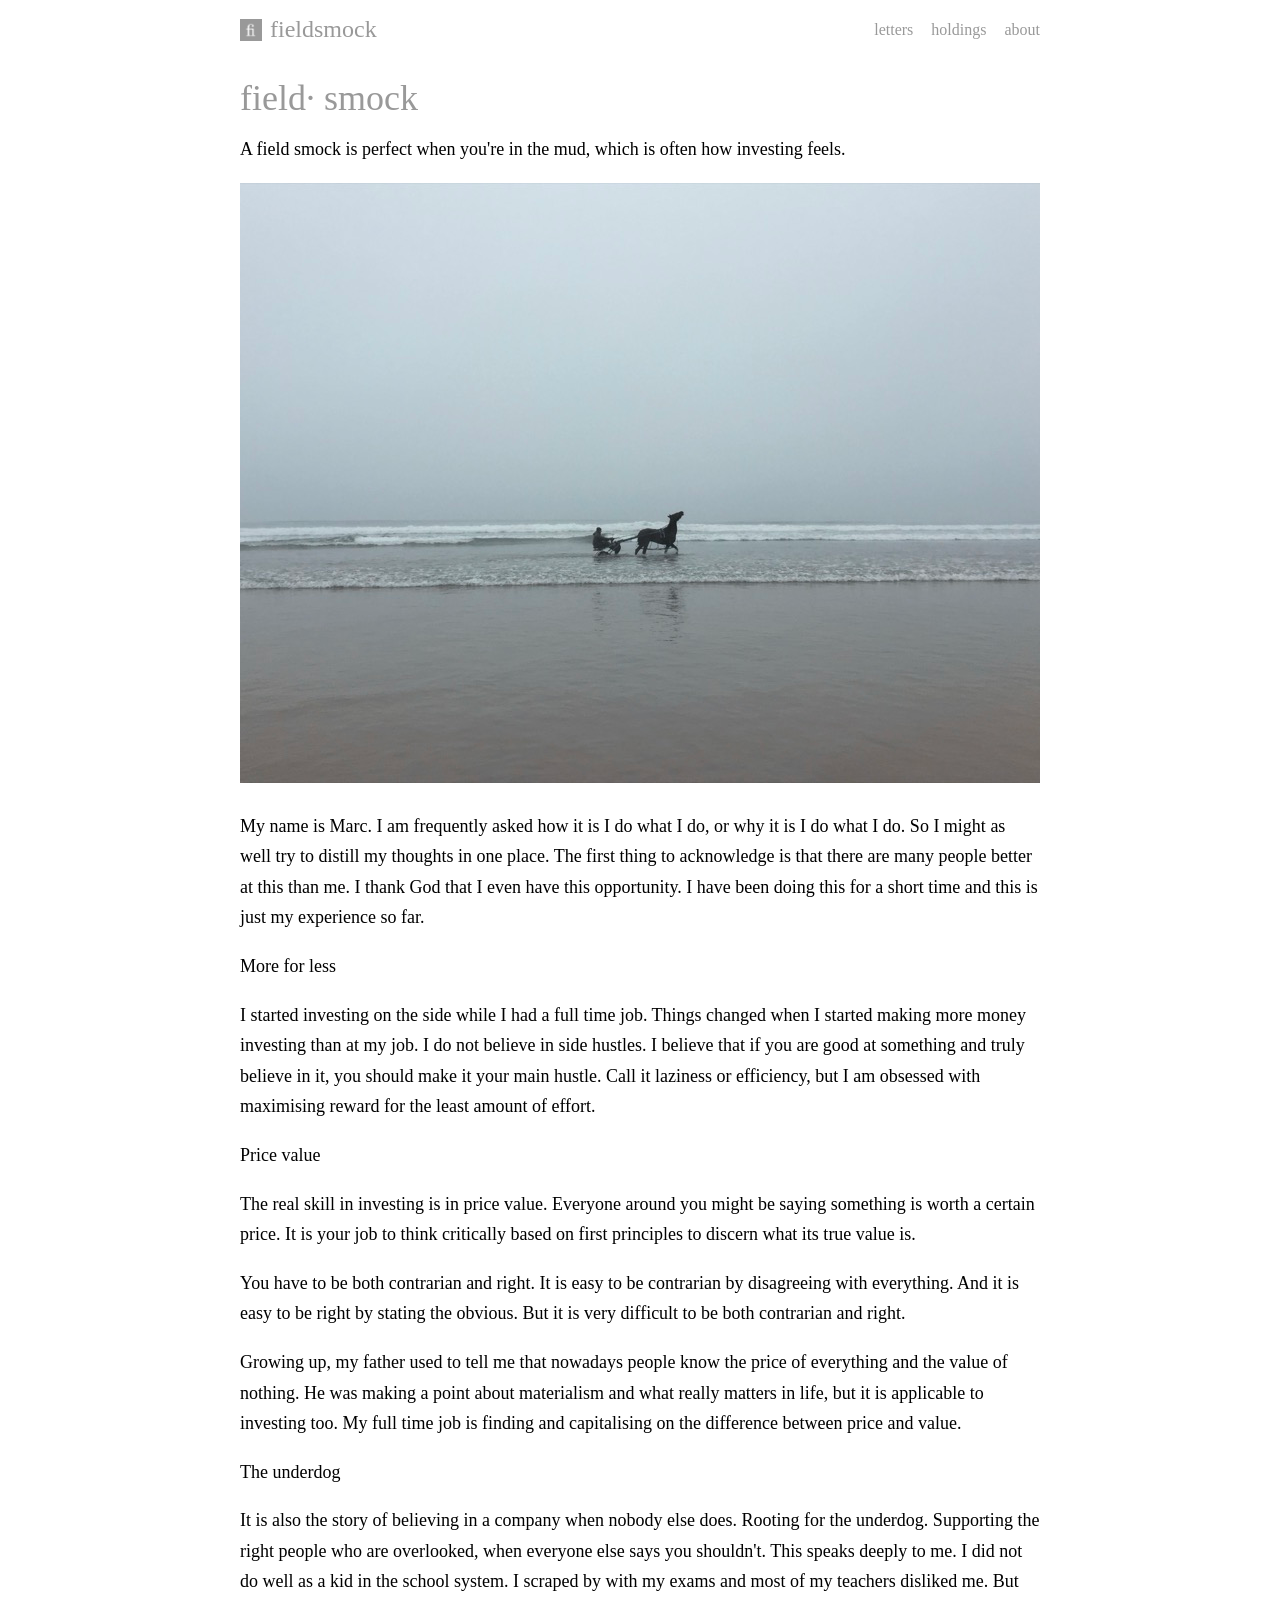
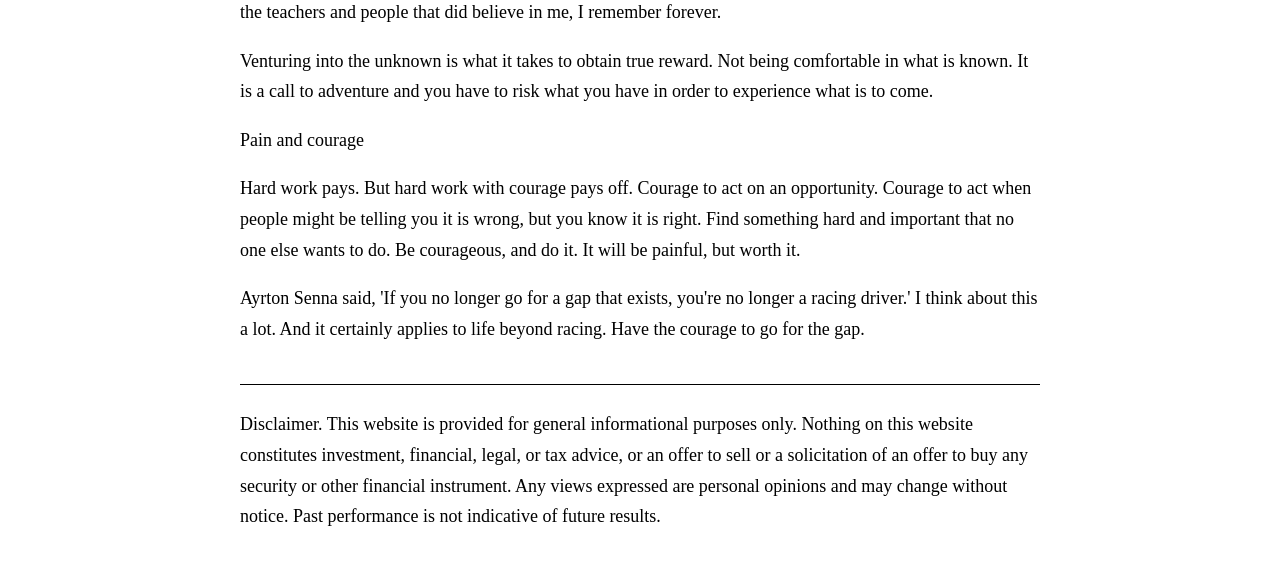
==== about.html @ eccecd28 "Add annual investment ledger to holdings page" ====
<!DOCTYPE html>
<html lang="en">
<head>
  <!-- Google tag (gtag.js) -->
  <script async src="https://www.googletagmanager.com/gtag/js?id=G-GE3S1QLJ5K"></script>
  <script>
    window.dataLayer = window.dataLayer || [];
    function gtag(){dataLayer.push(arguments);}
    gtag('js', new Date());

    gtag('config', 'G-GE3S1QLJ5K');
  </script>
  <meta charset="UTF-8">
  <title>fieldsmock</title>
  <meta name="description" content="the future is subjective">
  <link rel="canonical" href="https://fieldsmock.com/about">
  <meta property="og:type" content="website">
  <meta property="og:site_name" content="fieldsmock">
  <meta property="og:title" content="fieldsmock">
  <meta property="og:description" content="the future is subjective">
  <meta property="og:url" content="https://fieldsmock.com/about">
  <meta property="og:image" content="https://fieldsmock.com/assets/social-card.jpg">
  <meta property="og:image:type" content="image/jpeg">
  <meta property="og:image:width" content="2233">
  <meta property="og:image:height" content="675">
  <meta property="og:image:alt" content="The fieldsmock logo and wordmark">
  <meta name="twitter:card" content="summary_large_image">
  <meta name="twitter:title" content="fieldsmock">
  <meta name="twitter:description" content="the future is subjective">
  <meta name="twitter:image" content="https://fieldsmock.com/assets/social-card.jpg">
  <link rel="icon" type="image/png" href="favicon.png">
  <meta name="viewport" content="width=device-width, initial-scale=1">
  <link rel="stylesheet" href="assets/content-protection.css">
  <script src="assets/content-protection.js" defer></script>

  <style>
    body {
      font-family: Baskerville, serif;
      margin: 0;
      color: #000;
    }

    :root {
      --content-font-size-desktop: 18px;
      --content-font-size-mobile: 16px;
    }

    /* === HEADER === */
    .site-header {
      position: fixed;
      top: 0;
      width: 100%;
      background: #fff;
      z-index: 100;
      box-sizing: border-box;
      padding-bottom: 8px; /* small gap below header */
    }

    .site-header-inner {
      display: flex;
      justify-content: space-between; /* logo left, menu right */
      align-items: center;
      width: 100%;
      max-width: 800px;
      margin: 0 auto;
      padding: 16px 0;
      box-sizing: border-box;
    }

    /* LOGO */
    .logo-with-text {
      display: flex;
      align-items: center;
      gap: 8px;
      cursor: pointer;
      text-decoration: none;
      color: #999999;
    }

    .logo-icon {
      width: 22px;
      height: 22px;
      display: block;
    }

    .site-name {
      font-size: 24px;
      font-weight: normal;
      color: #999999;
      user-select: none;
    }

    /* MENU */
    .main-nav {
      display: flex;
      gap: 18px;
      font-size: 16px;
      text-transform: lowercase;
    }

    .main-nav a {
      color: #999999;
      text-decoration: none;
      transition: color 0.3s ease;
    }

    .main-nav a:hover {
      color: rgba(153,153,153,0); /* fade on hover */
    }

    /* HAMBURGER (mobile) */
    .hamburger {
      display: none;
      flex-direction: column;
      gap: 4px;
      cursor: pointer;
      z-index: 110;
    }

    .hamburger div {
      width: 24px;
      height: 2px;
      background: #999;
    }

    /* PAGE CONTENT */
    .page {
      max-width: 800px;
      margin: 80px auto 40px auto; /* space for fixed header */
      text-align: left;
      line-height: 1.7;
      padding: 0 20px;
      font-size: var(--content-font-size-desktop);
    }
    
    .overview {
      margin-bottom: 40px;  /* creates a gap before the first chart */
    }
    
    .page img {
  max-width: 100%;   /* prevents image from being wider than its container */
  height: auto;      /* maintain aspect ratio */
  display: block;
  margin-bottom: 28px; /* spacing below image */
    }

    h1 {
       font-weight: normal;
       color: #999999;
      margin-bottom: 18px;
      line-height: 1;  /* smaller spacing for multi-line headings */
    }

    .holdings-list {
      font-size: 1em;
      line-height: 1.8;
    }

    .page a {
      color: #000;
      text-decoration: none;
      transition: color 0.3s ease;
      -webkit-tap-highlight-color: rgba(0,0,0,0.2); /* subtle gray highlight on tap */
    }

    .page a:hover {
      color: rgba(153,153,153,0); /* fade on hover */
    }

    @media (hover: none) {
      .page a:hover,
      .page a:active,
      .page a:focus {
        color: #000;
      }
    }

    .disclaimer {
      border-top: 1px solid #000;
      margin-top: 40px;
      padding-top: 24px;
    }

    .disclaimer p {
      margin: 0;
    }

    /* Mobile adjustments */
    @media (max-width: 600px) {
      .site-header-inner {
        flex-direction: row;
        justify-content: center; /* center logo */
        padding: 16px 14px 24px 14px;
        position: relative;
      }

      .logo-with-text {
        position: absolute;
        left: 50%;
        top: 50%;
        transform: translateX(-50%) translateY(-50%);
      }

      .hamburger {
        position: absolute;
        right: 14px;
        top: 50%;
        transform: translateY(-50%);
        display: flex;
      }

      .main-nav {
        display: none;
        position: fixed;
        top: 0;
        left: 0;
        width: 100%;
        height: 100%;
        flex-direction: column;
        justify-content: center;
        align-items: center;
        background: #fff;
        gap: 24px;
        font-size: 20px;
        transition: transform 0.4s ease;
        transform: translateY(-100%);
      }

      .main-nav.show {
        transform: translateY(0);
        display: flex;
      }

      .page {
        margin: 80px 8px 40px 8px; /* padding for mobile content */
        font-size: var(--content-font-size-mobile);
        padding: 0 8px;
      }
    }
  </style>
</head>

<body>

<header class="site-header">
  <div class="site-header-inner">
    <a href="/" class="logo-with-text">
      <img src="favicon.png" alt="" class="logo-icon">
      <span class="site-name">fieldsmock</span>
    </a>

    <!-- Hamburger for mobile -->
    <div class="hamburger" id="hamburger">
      <div></div>
      <div></div>
      <div></div>
    </div>

    <nav class="main-nav" id="mainNav">
      <a href="/letters">letters</a>
      <a href="/holdings">holdings</a>
      <a href="/about">about</a>
    </nav>
  </div>
</header>

<div class="page">
  <h1>field· smock</h1>

  <p class="about-text">
    A field smock is perfect when you're in the mud, which is often how investing feels.
  </p>

  <div class="about-image" data-protected-media>
    <img
      src="assets/mud-800.jpg"
      srcset="assets/mud-800.jpg 800w, assets/mud-1600.jpg 1600w"
      sizes="(max-width: 840px) calc(100vw - 32px), 800px"
      width="800"
      height="600"
      alt="In the mud"
      draggable="false"
      decoding="async"
      fetchpriority="high">
  </div>

  <div class="about-body">
    <p>My name is Marc. I am frequently asked how it is I do what I do, or why it is I do what I do. So I might as well try to distill my thoughts in one place. The first thing to acknowledge is that there are many people better at this than me. I thank God that I even have this opportunity. I have been doing this for a short time and this is just my experience so far.</p>

    <p>More for less</p>

    <p>I started investing on the side while I had a full time job. Things changed when I started making more money investing than at my job. I do not believe in side hustles. I believe that if you are good at something and truly believe in it, you should make it your main hustle. Call it laziness or efficiency, but I am obsessed with maximising reward for the least amount of effort.</p>

    <p>Price value</p>

    <p>The real skill in investing is in price value. Everyone around you might be saying something is worth a certain price. It is your job to think critically based on first principles to discern what its true value is.</p>

    <p>You have to be both contrarian and right. It is easy to be contrarian by disagreeing with everything. And it is easy to be right by stating the obvious. But it is very difficult to be both contrarian and right.</p>

    <p>Growing up, my father used to tell me that nowadays people know the price of everything and the value of nothing. He was making a point about materialism and what really matters in life, but it is applicable to investing too. My full time job is finding and capitalising on the difference between price and value.</p>

    <p>The underdog</p>

    <p>It is also the story of believing in a company when nobody else does. Rooting for the underdog. Supporting the right people who are overlooked, when everyone else says you shouldn't. This speaks deeply to me. I did not do well as a kid in the school system. I scraped by with my exams and most of my teachers disliked me. But the teachers and people that did believe in me, I remember forever.</p>

    <p>Venturing into the unknown is what it takes to obtain true reward. Not being comfortable in what is known. It is a call to adventure and you have to risk what you have in order to experience what is to come.</p>

    <p>Pain and courage</p>

    <p>Hard work pays. But hard work with courage pays off. Courage to act on an opportunity. Courage to act when people might be telling you it is wrong, but you know it is right. Find something hard and important that no one else wants to do. Be courageous, and do it. It will be painful, but worth it.</p>

    <p>Ayrton Senna said, 'If you no longer go for a gap that exists, you're no longer a racing driver.' I think about this a lot. And it certainly applies to life beyond racing. Have the courage to go for the gap.</p>
  </div>

  <footer class="disclaimer">
    <p>Disclaimer. This website is provided for general informational purposes only. Nothing on this website constitutes investment, financial, legal, or tax advice, or an offer to sell or a solicitation of an offer to buy any security or other financial instrument. Any views expressed are personal opinions and may change without notice. Past performance is not indicative of future results.</p>
  </footer>
</div>

<script>
  document.addEventListener("DOMContentLoaded", () => {
    const hamburger = document.getElementById('hamburger');
    const mainNav = document.getElementById('mainNav');

    if(hamburger && mainNav) {
      hamburger.addEventListener('click', () => {
        mainNav.classList.toggle('show');
      });
    }
  });
</script>

</body>
</html>
---- assets/content-protection.css ----
*,
*::before,
*::after {
  -webkit-user-select: none;
  user-select: none;
  -webkit-touch-callout: none;
}

img,
svg,
a {
  -webkit-user-drag: none;
}

/* Keep pointer interactions on the wrapper instead of the image itself. */
[data-protected-media] img {
  pointer-events: none;
}
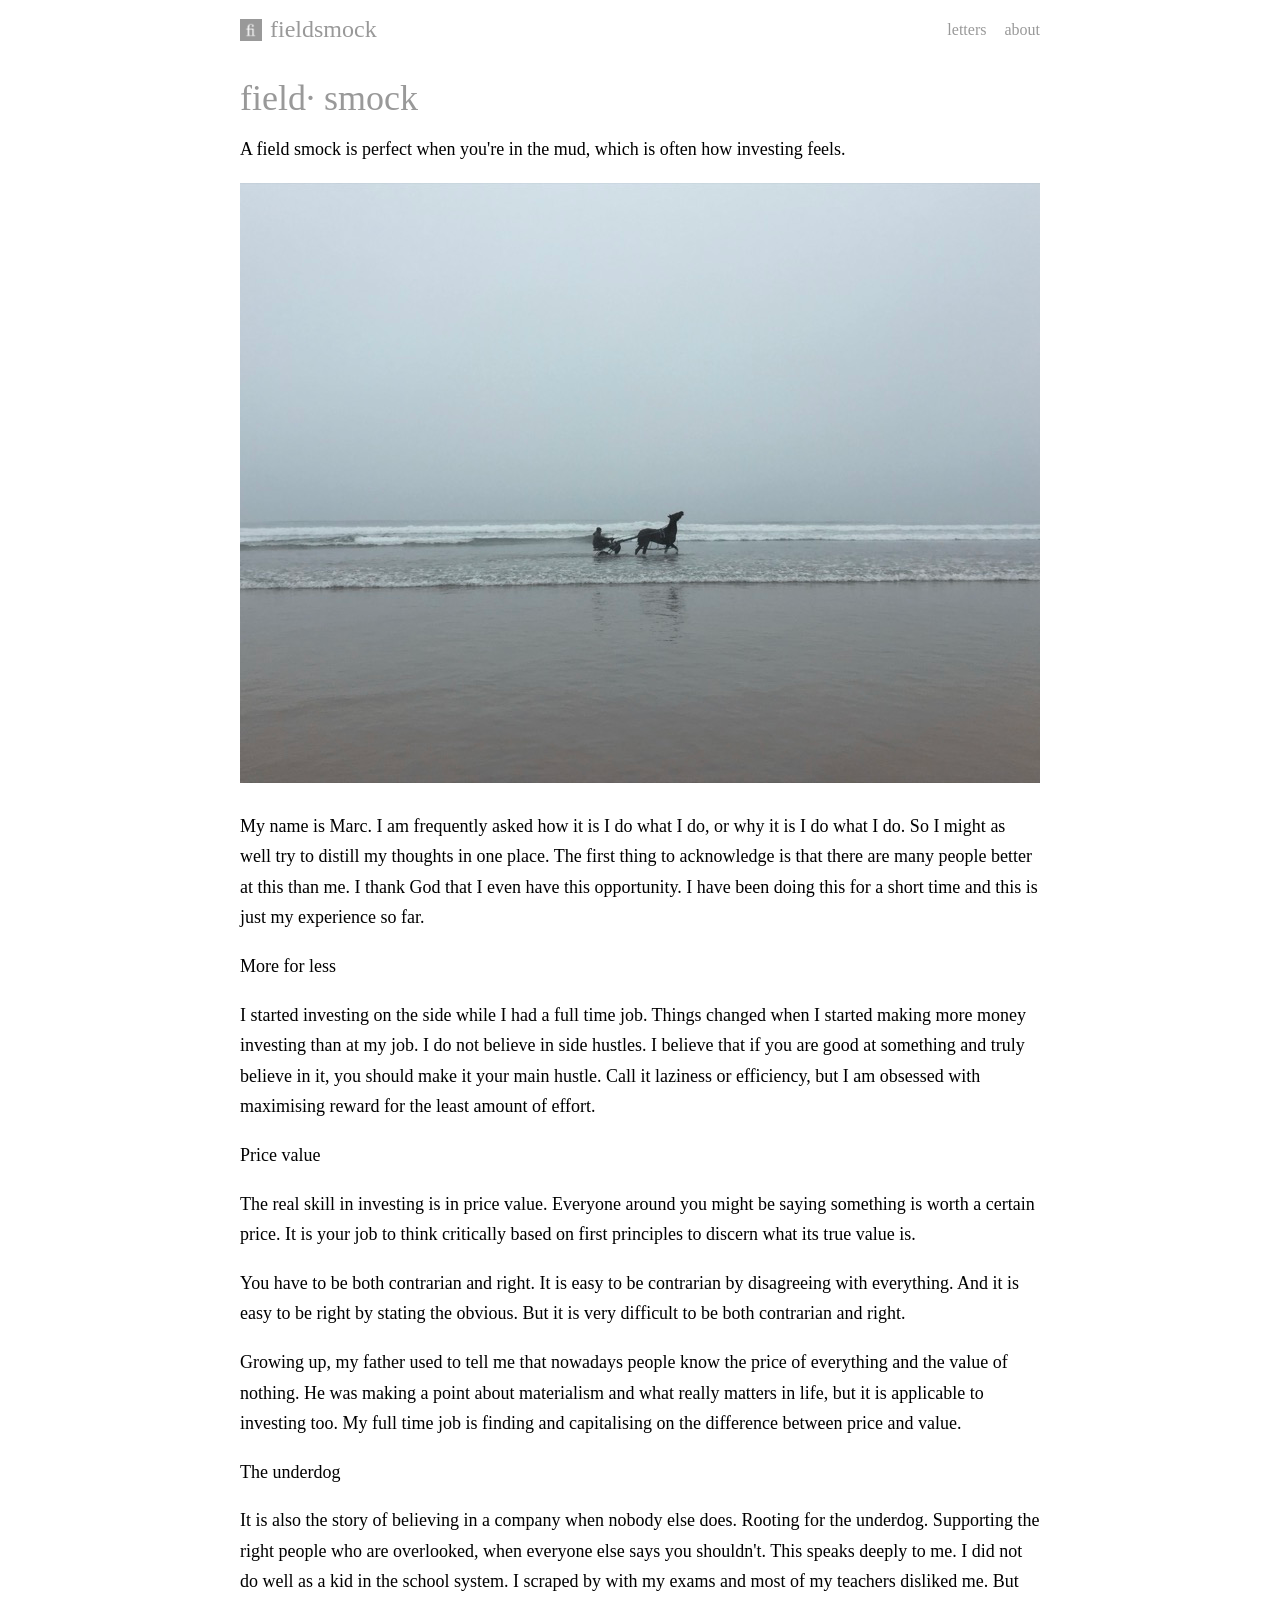
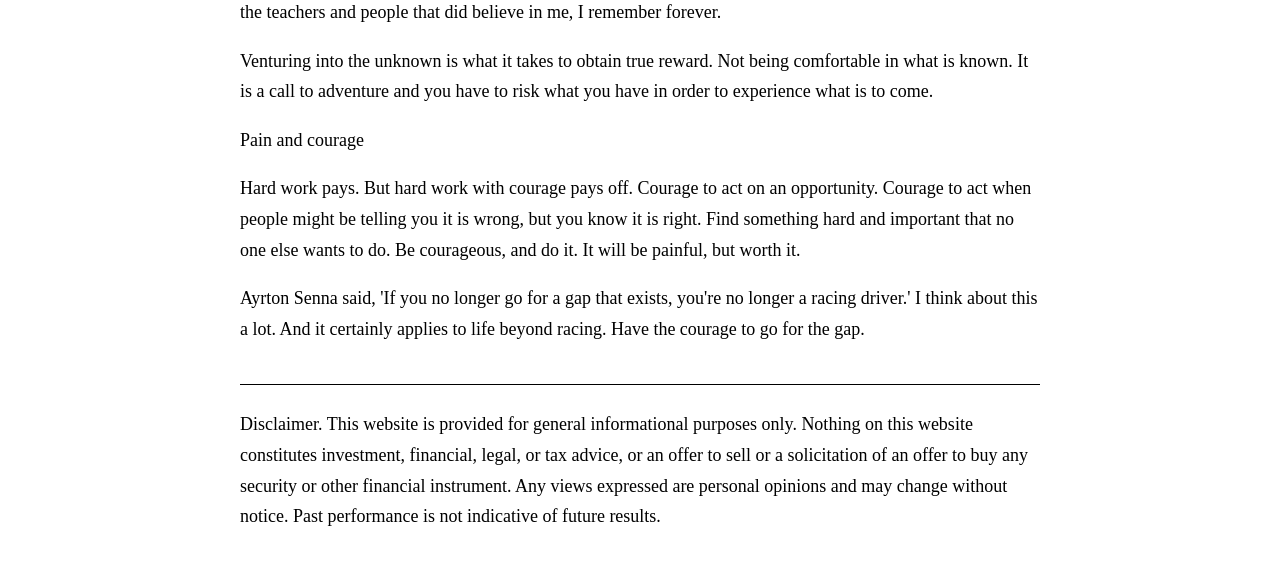
==== commit fd4a6bb1: "Update annual letters and remove standalone ledger Keep investment tables in the annual letters, res" ====
--- a/about.html
+++ b/about.html
@@ -30,8 +30,8 @@
   <meta name="twitter:image" content="https://fieldsmock.com/assets/social-card.jpg">
   <link rel="icon" type="image/png" href="favicon.png">
   <meta name="viewport" content="width=device-width, initial-scale=1">
-  <link rel="stylesheet" href="assets/content-protection.css">
-  <script src="assets/content-protection.js" defer></script>
+  <link rel="stylesheet" href="assets/content-protection.css?v=2">
+  <script src="assets/content-protection.js?v=2" defer></script>
 
   <style>
     body {
@@ -87,7 +87,6 @@
       font-size: 24px;
       font-weight: normal;
       color: #999999;
-      user-select: none;
     }
 
     /* MENU */
@@ -258,7 +257,6 @@
 
     <nav class="main-nav" id="mainNav">
       <a href="/letters">letters</a>
-      <a href="/holdings">holdings</a>
       <a href="/about">about</a>
     </nav>
   </div>
--- a/assets/content-protection.css
+++ b/assets/content-protection.css
@@ -1,14 +1,5 @@
-*,
-*::before,
-*::after {
-  -webkit-user-select: none;
-  user-select: none;
-  -webkit-touch-callout: none;
-}
-
 img,
-svg,
-a {
+svg {
   -webkit-user-drag: none;
 }
 
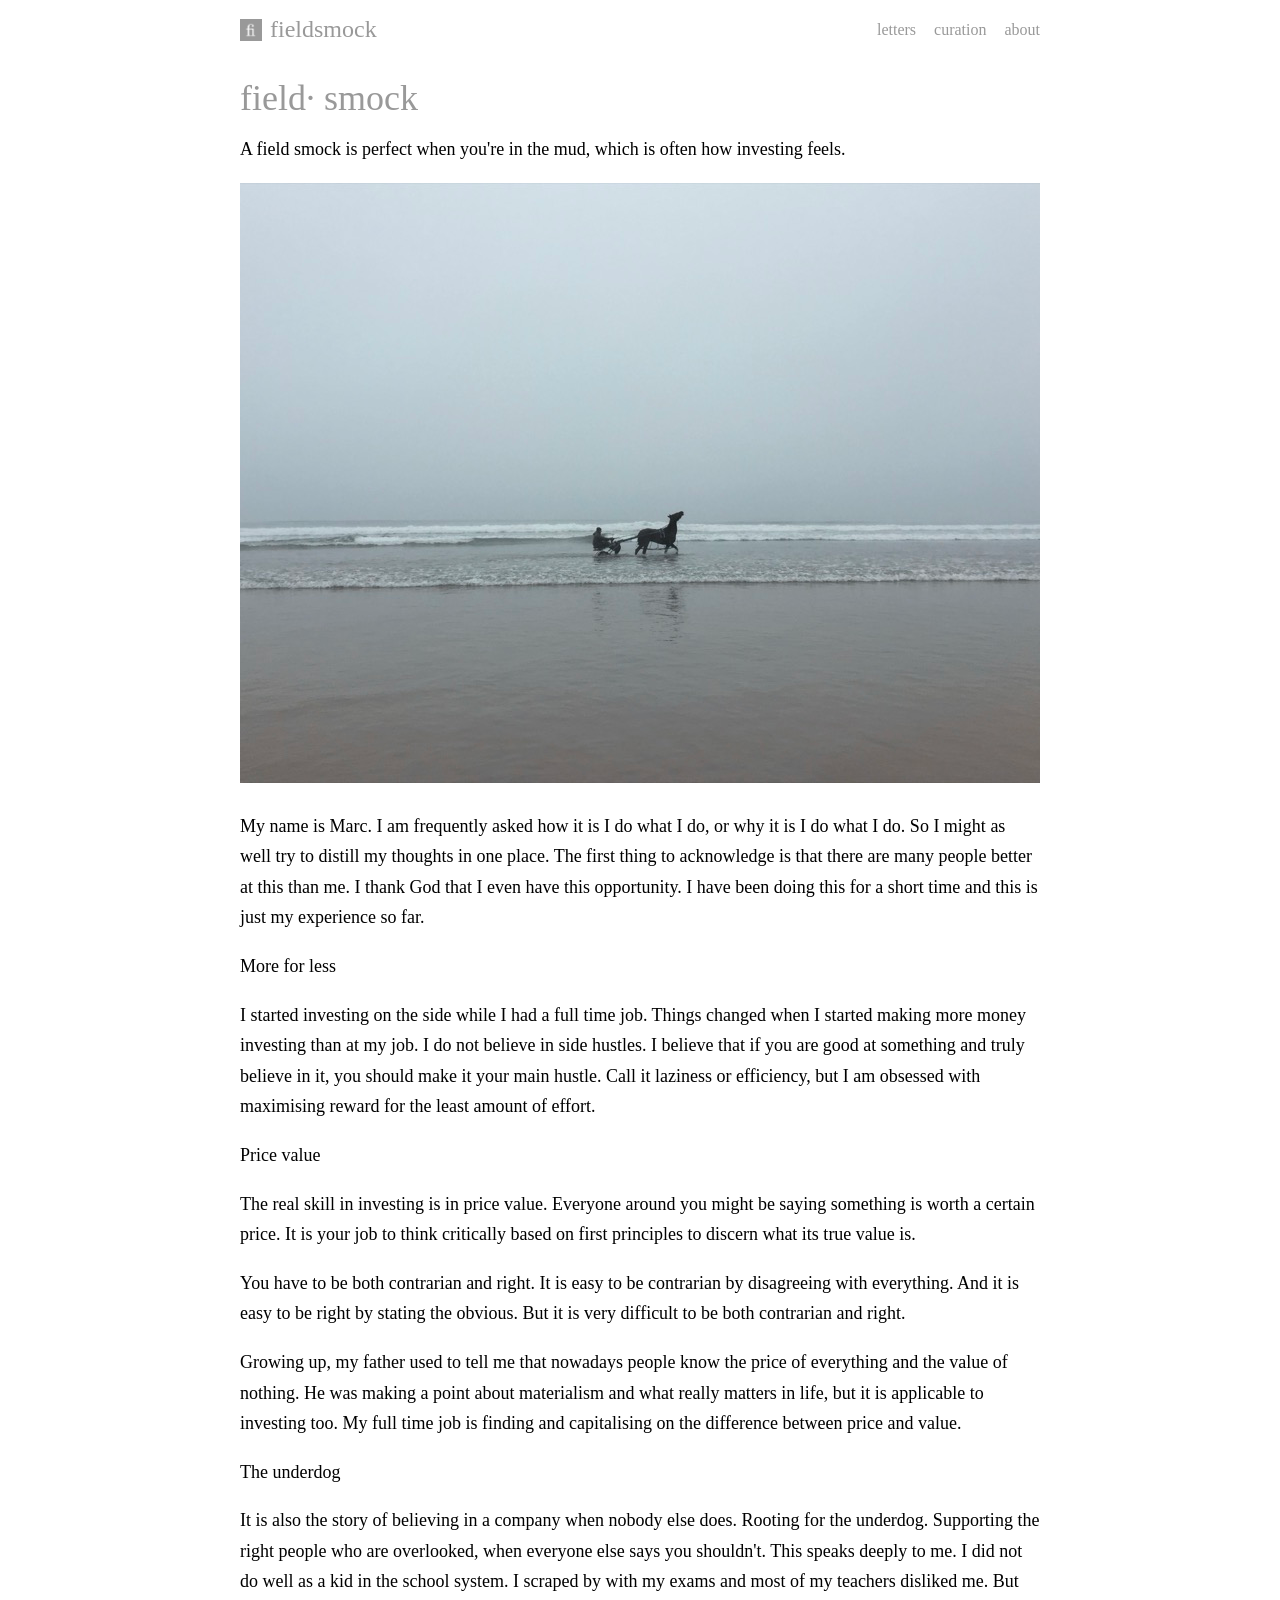
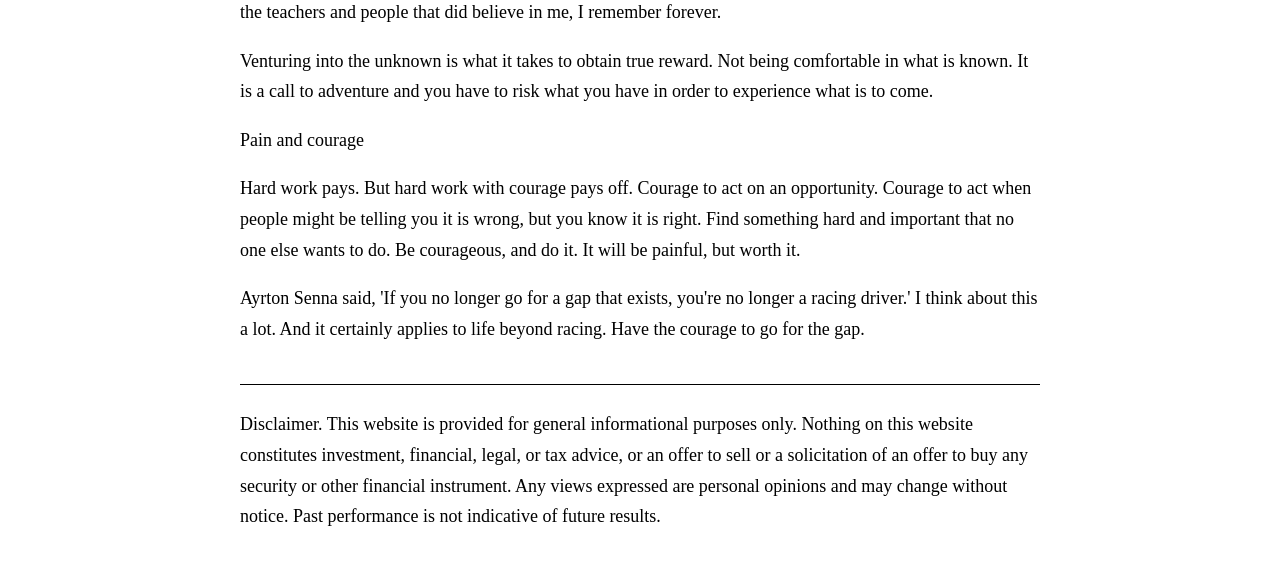
==== commit 3e043e19: "Add curation archive with photos and Instagram link" ====
--- a/about.html
+++ b/about.html
@@ -257,6 +257,7 @@
 
     <nav class="main-nav" id="mainNav">
       <a href="/letters">letters</a>
+      <a href="/archive">curation</a>
       <a href="/about">about</a>
     </nav>
   </div>
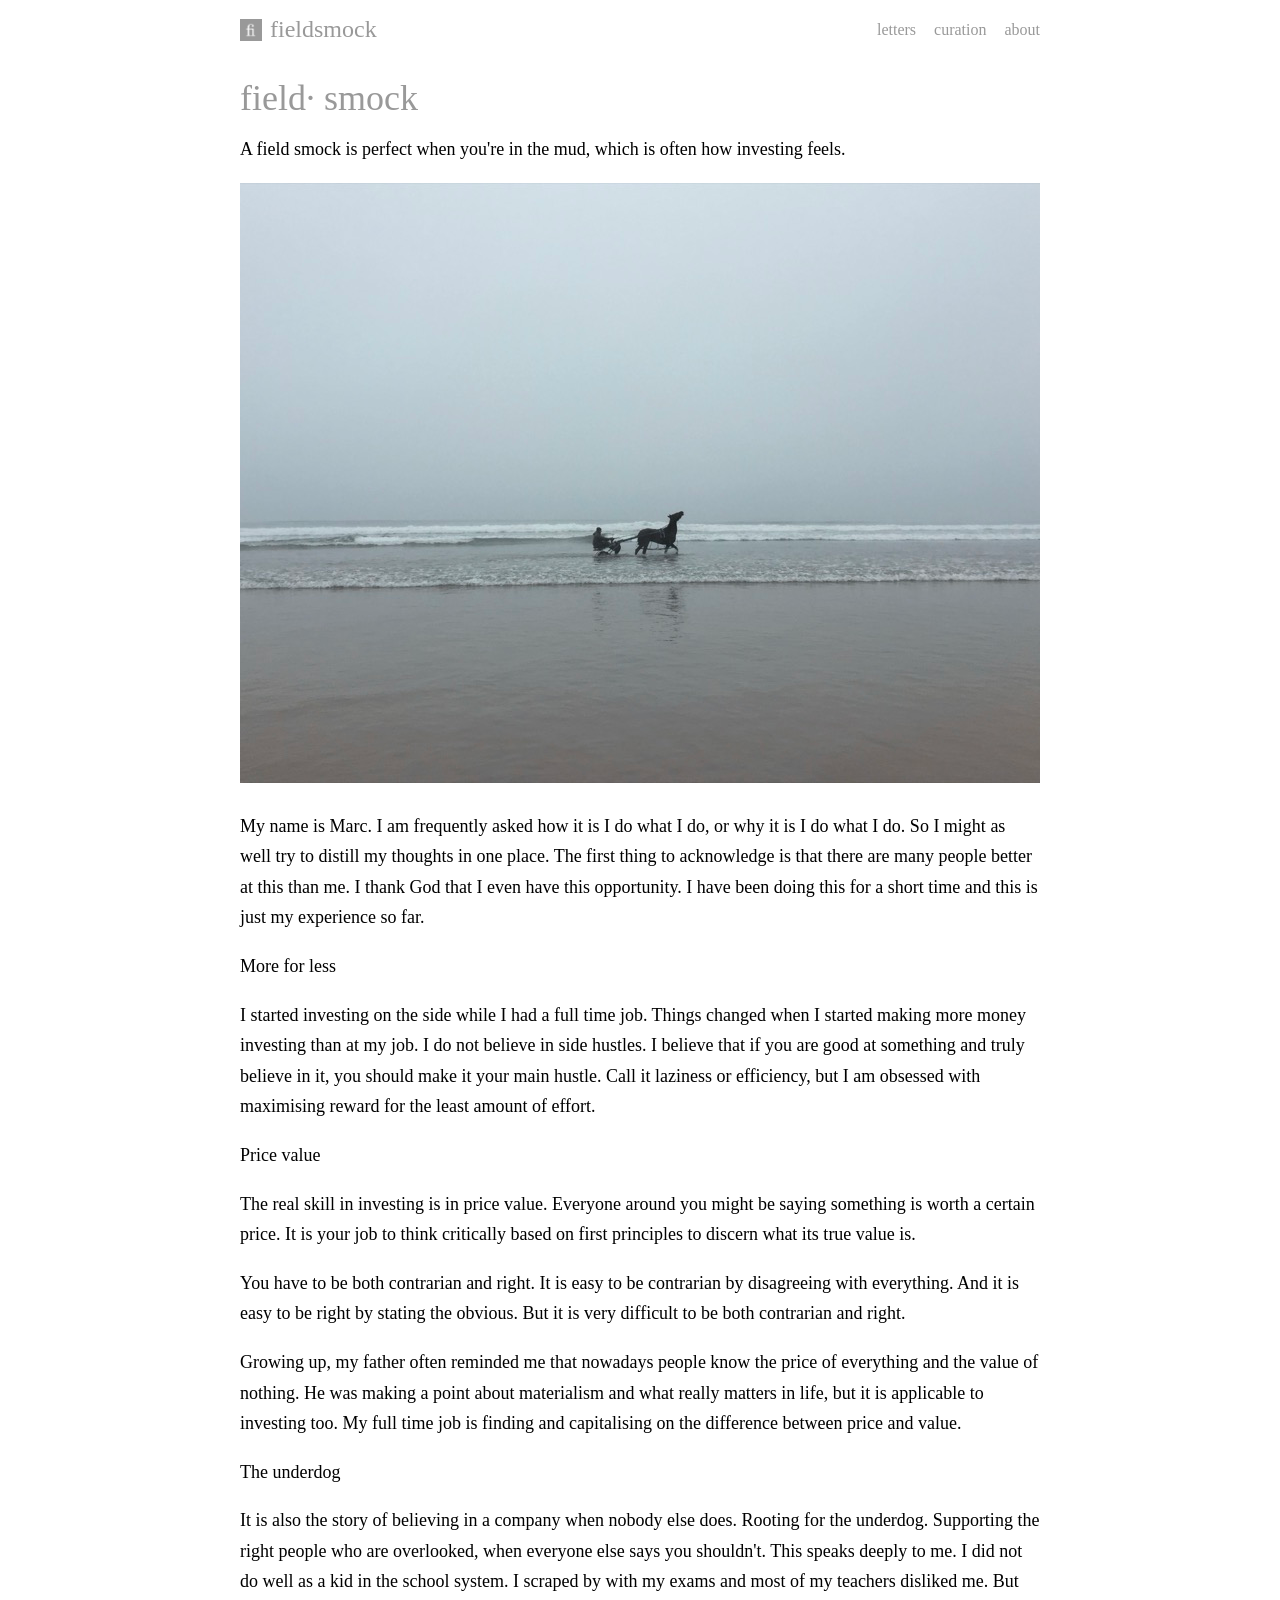
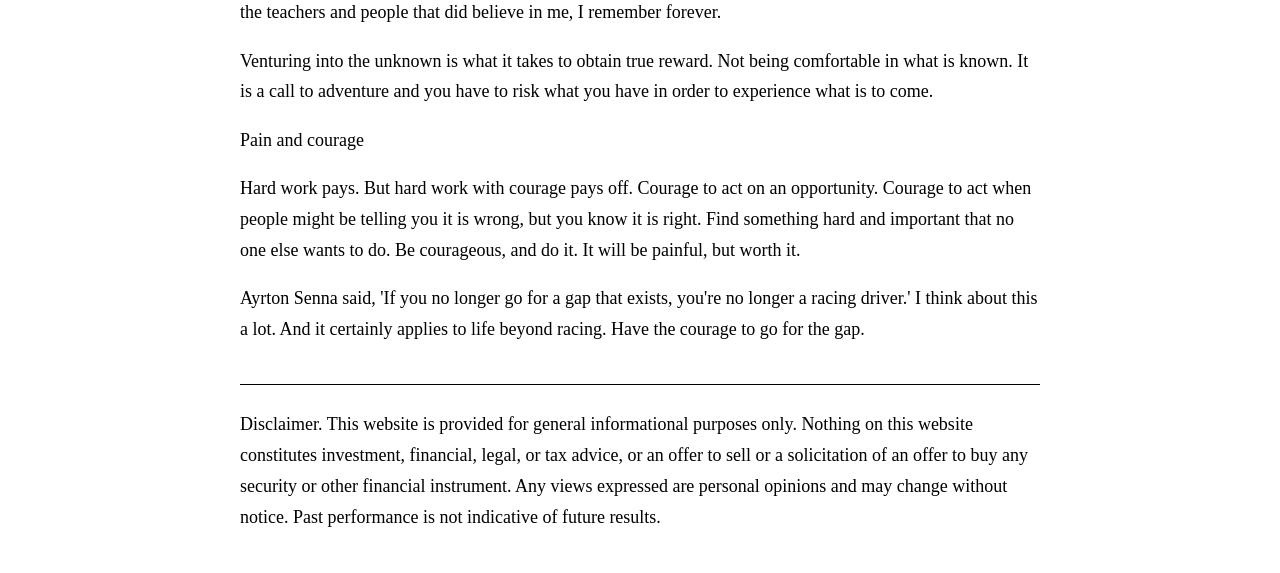
==== commit acc52f35: "Update About wording and link curation photos to Instagram" ====
--- a/about.html
+++ b/about.html
@@ -19,15 +19,16 @@
   <meta property="og:title" content="fieldsmock">
   <meta property="og:description" content="the future is subjective">
   <meta property="og:url" content="https://fieldsmock.com/about">
-  <meta property="og:image" content="https://fieldsmock.com/assets/social-card.jpg">
+  <meta property="og:image" content="https://fieldsmock.com/assets/mud-1600.jpg">
   <meta property="og:image:type" content="image/jpeg">
-  <meta property="og:image:width" content="2233">
-  <meta property="og:image:height" content="675">
-  <meta property="og:image:alt" content="The fieldsmock logo and wordmark">
+  <meta property="og:image:width" content="1600">
+  <meta property="og:image:height" content="1200">
+  <meta property="og:image:alt" content="A horse and cart on a misty beach">
   <meta name="twitter:card" content="summary_large_image">
   <meta name="twitter:title" content="fieldsmock">
   <meta name="twitter:description" content="the future is subjective">
-  <meta name="twitter:image" content="https://fieldsmock.com/assets/social-card.jpg">
+  <meta name="twitter:image" content="https://fieldsmock.com/assets/mud-1600.jpg">
+  <meta name="twitter:image:alt" content="A horse and cart on a misty beach">
   <link rel="icon" type="image/png" href="favicon.png">
   <meta name="viewport" content="width=device-width, initial-scale=1">
   <link rel="stylesheet" href="assets/content-protection.css?v=2">
@@ -143,13 +144,6 @@
   margin-bottom: 28px; /* spacing below image */
     }
 
-    h1 {
-       font-weight: normal;
-       color: #999999;
-      margin-bottom: 18px;
-      line-height: 1;  /* smaller spacing for multi-line headings */
-    }
-
     .holdings-list {
       font-size: 1em;
       line-height: 1.8;
@@ -174,15 +168,7 @@
       }
     }
 
-    .disclaimer {
-      border-top: 1px solid #000;
-      margin-top: 40px;
-      padding-top: 24px;
-    }
-
-    .disclaimer p {
-      margin: 0;
-    }
+
 
     /* Mobile adjustments */
     @media (max-width: 600px) {
@@ -237,6 +223,8 @@
       }
     }
   </style>
+  <link rel="stylesheet" href="assets/titles.css">
+  <link rel="stylesheet" href="assets/notes.css">
 </head>
 
 <body>
@@ -296,7 +284,7 @@
 
     <p>You have to be both contrarian and right. It is easy to be contrarian by disagreeing with everything. And it is easy to be right by stating the obvious. But it is very difficult to be both contrarian and right.</p>
 
-    <p>Growing up, my father used to tell me that nowadays people know the price of everything and the value of nothing. He was making a point about materialism and what really matters in life, but it is applicable to investing too. My full time job is finding and capitalising on the difference between price and value.</p>
+    <p>Growing up, my father often reminded me that nowadays people know the price of everything and the value of nothing. He was making a point about materialism and what really matters in life, but it is applicable to investing too. My full time job is finding and capitalising on the difference between price and value.</p>
 
     <p>The underdog</p>
 
--- a/assets/titles.css
+++ b/assets/titles.css
@@ -0,0 +1,32 @@
+/* Shared page titles and opening-content spacing on every page. */
+.page {
+  --page-title-gap: 18px;
+}
+
+.page h1 {
+  font-size: 2em;
+  font-weight: normal;
+  color: #999999;
+  line-height: 1;
+  margin: 0 0 var(--page-title-gap);
+}
+
+/* Letter headers own the gap below the title and language switch. */
+.letter-header {
+  margin-bottom: var(--page-title-gap);
+}
+.letter-header h1 {
+  margin-bottom: 0;
+}
+
+/* Opening content must not introduce its own top margin. */
+.page > h1 + *,
+.page > .letter-header + * {
+  margin-top: 0;
+}
+
+/* Images have no text leading. Add the half-leading of the surrounding
+   text so image-led and text-led openings have the same visual gap. */
+.page-opening-media {
+  padding-top: calc((1lh - 1em) / 2);
+}
--- a/assets/notes.css
+++ b/assets/notes.css
@@ -0,0 +1,13 @@
+/* Whole-pixel spacing keeps successive lines consistent across pages. */
+:root { --footnote-line-height: 28px; --disclaimer-line-height: 31px; }
+.ledger-note, .chart-note, .performance-note { line-height: var(--footnote-line-height); }
+.ledger-note { margin: 0 0 28px; color: #999999; font-size: 0.9em; }
+.disclaimer { border-top: 1px solid #000; margin-top: 40px; padding-top: 24px; line-height: var(--disclaimer-line-height); }
+.ledger-note p, .disclaimer p { margin: 0; line-height: inherit; }
+.ledger-note p + p { margin-top: 16px; }
+.disclaimer p + p { margin-top: 18px; }
+@media (max-width: 600px) {
+  :root { --footnote-line-height: 24px; --disclaimer-line-height: 27px; }
+  .ledger-note p + p { margin-top: 14px; }
+  .disclaimer p + p { margin-top: 16px; }
+}
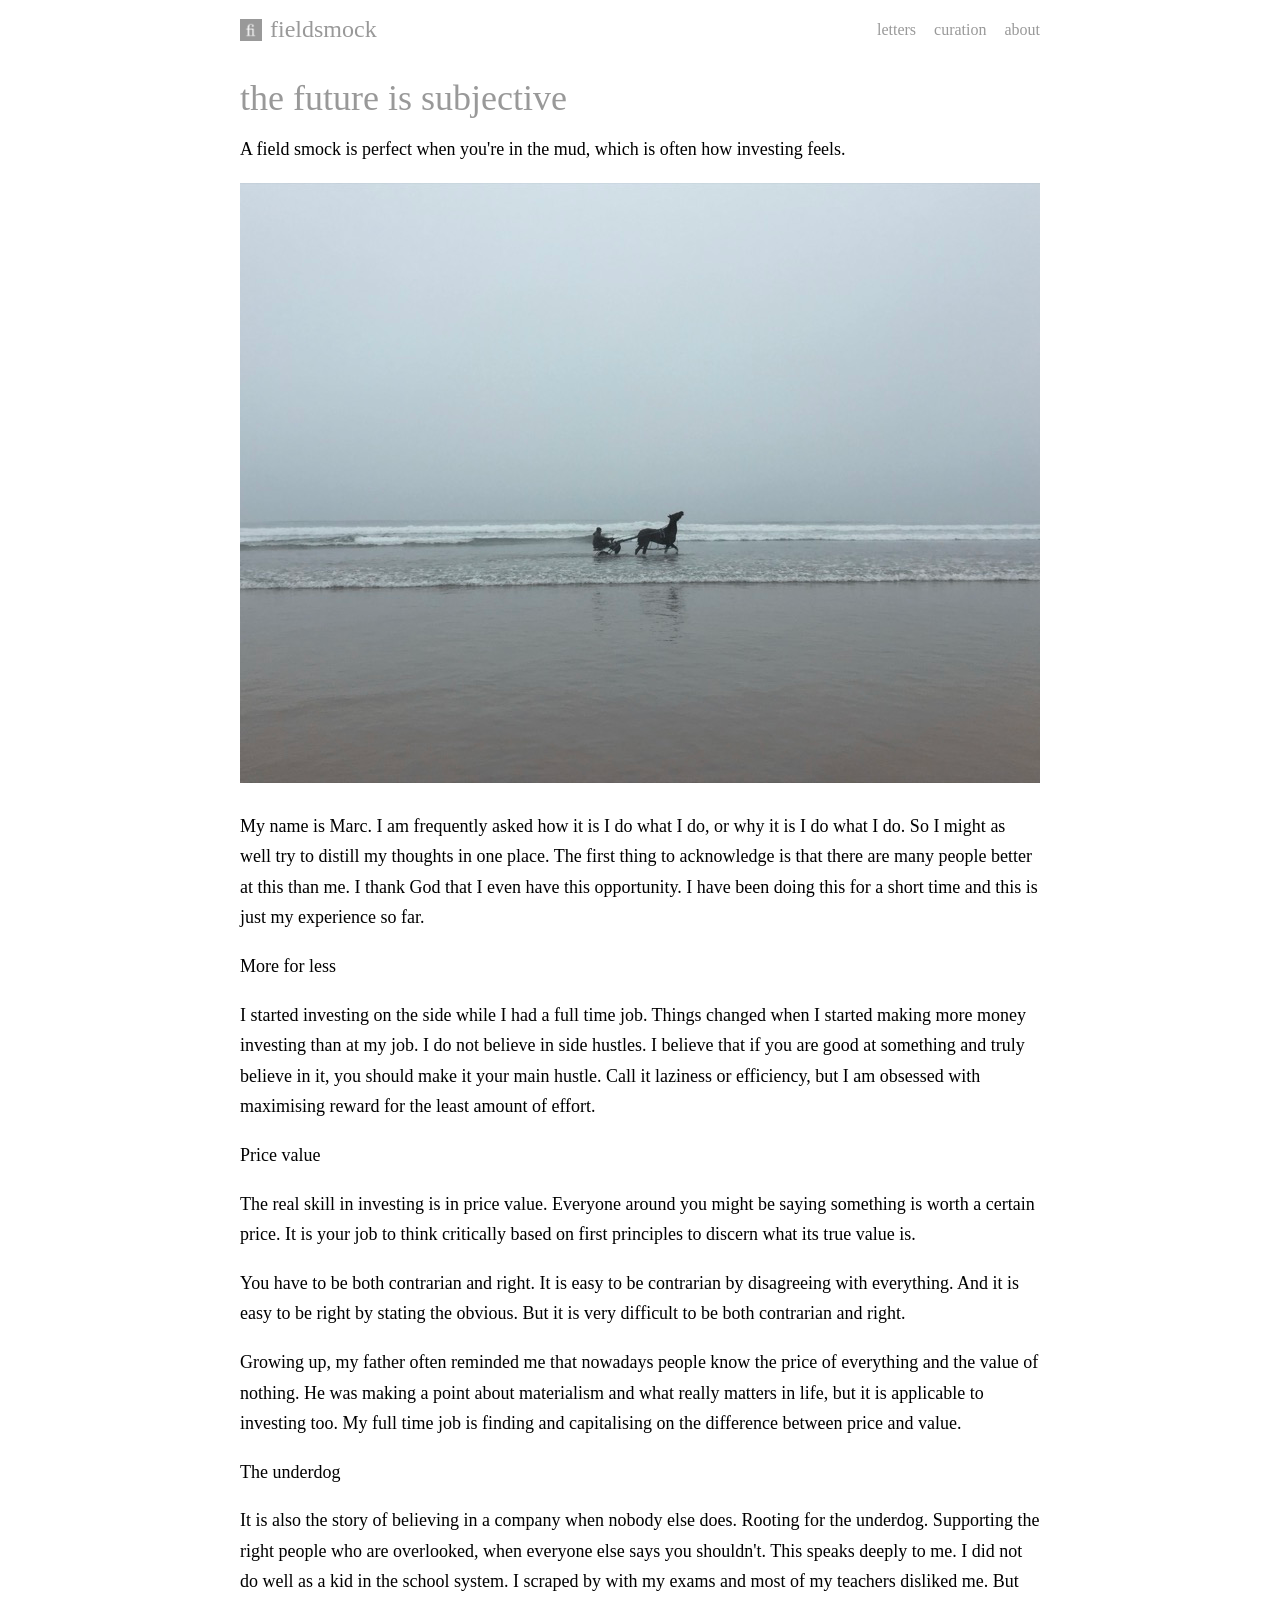
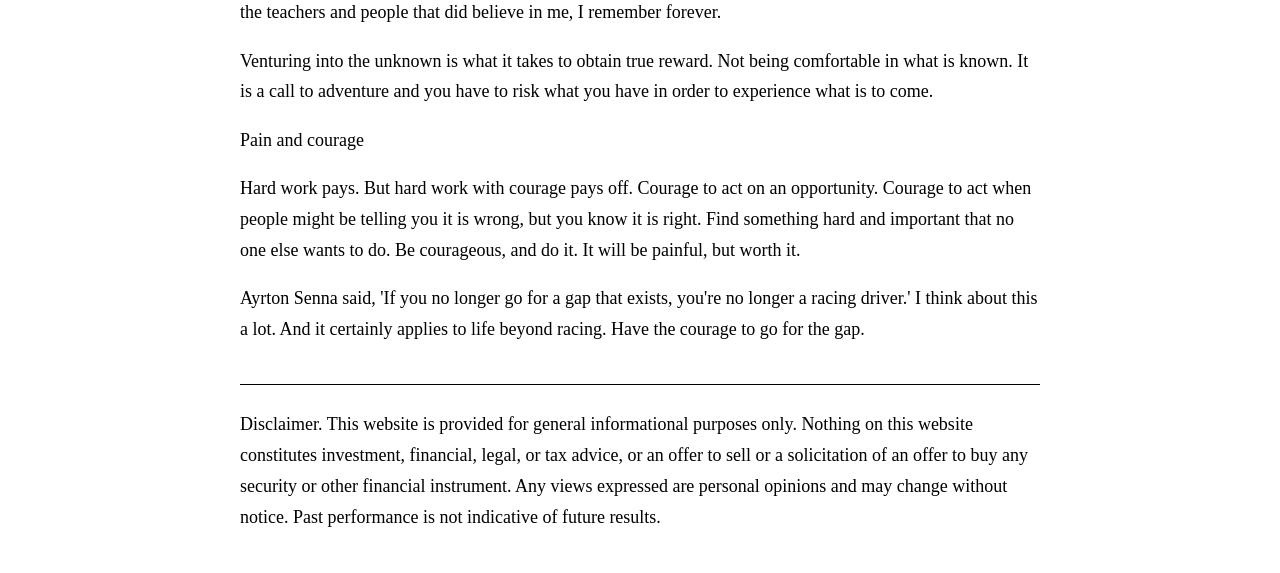
==== commit b32e71b1: "Update About page heading" ====
--- a/about.html
+++ b/about.html
@@ -252,7 +252,7 @@
 </header>
 
 <div class="page">
-  <h1>field· smock</h1>
+  <h1>the future is subjective</h1>
 
   <p class="about-text">
     A field smock is perfect when you're in the mud, which is often how investing feels.
